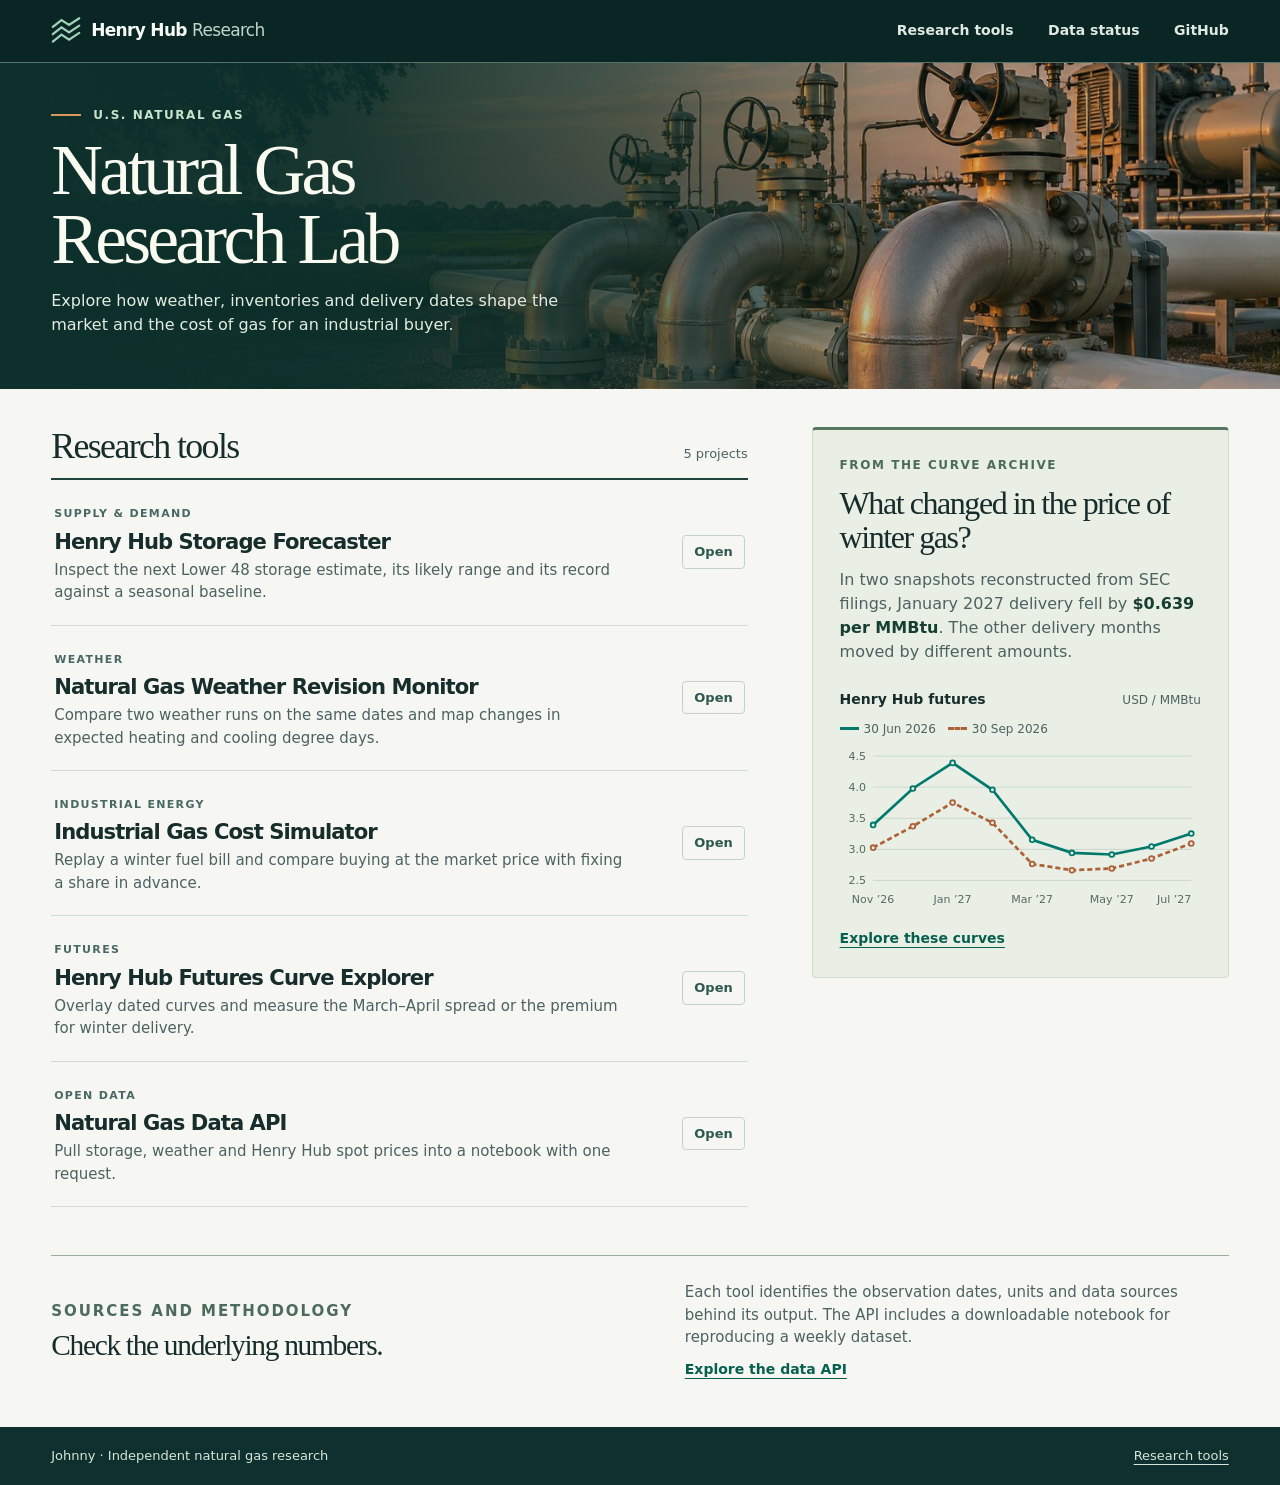
==== lab/index.html @ f35bd199 "Publish natural gas research portfolio with five interactive projects" ====
<!doctype html>
<html lang="en"><head>
<meta charset="utf-8"><meta name="viewport" content="width=device-width,initial-scale=1"><meta name="theme-color" content="#0b2928">
<title>Natural Gas Research Lab · Henry Hub Research</title>
<meta name="description" content="Five public research tools for U.S. natural gas storage forecasts, weather revisions, industrial fuel costs, Henry Hub futures and open data.">
<meta property="og:title" content="Natural Gas Research Lab"><meta property="og:description" content="Five interactive tools for researching U.S. natural gas, with data and methods you can inspect."><meta property="og:type" content="website"><meta property="og:image" content="https://neurax-jb.github.io/Henry-Hub-Futures-Curve-Explorer-How-the-Natural-Gas-Market-prices-winter/lab/assets/metering-station.jpg">
<link rel="stylesheet" href="portfolio.css">
</head>
<body>
<a class="skip" href="#tools">Skip to research tools</a>
<header class="mast"><div class="shell mast-inner"><a class="brand" href="./" aria-label="Henry Hub Research home"><svg aria-hidden="true" viewBox="0 0 34 32"><path d="M2 12 11.5 4.5l8.3 5.4L31 2.5M2 20l9.5-7.5 8.3 5.4L31 10.5M2 28l9.5-7.5 8.3 5.4L31 18.5"/></svg><span>Henry Hub <b>Research</b></span></a>
<nav aria-label="Main navigation"><a href="#tools">Research tools</a><a href="api/status.html">Data status</a><a href="https://github.com/NeuraX-JB/Henry-Hub-Futures-Curve-Explorer-How-the-Natural-Gas-Market-prices-winter/tree/main/lab">GitHub</a></nav></div></header>
<section class="hero"><div class="shell hero-content"><p class="overline">U.S. natural gas</p><h1>Natural Gas<br>Research Lab</h1><p class="intro">Explore how weather, inventories and delivery dates shape the market and the cost of gas for an industrial buyer.</p></div></section>
<main class="shell main">
<div class="layout">
<section id="tools" class="tools"><div class="section-title"><h2>Research tools</h2><span>5 projects</span></div>
<div class="list">
<a class="project" href="storage/"><div><span class="category">Supply &amp; demand</span><h3>Henry Hub Storage Forecaster</h3><p>Inspect the next Lower 48 storage estimate, its likely range and its record against a seasonal baseline.</p></div><span class="open" aria-hidden="true">Open</span></a>
<a class="project" href="weather/"><div><span class="category">Weather</span><h3>Natural Gas Weather Revision Monitor</h3><p>Compare two weather runs on the same dates and map changes in expected heating and cooling degree days.</p></div><span class="open" aria-hidden="true">Open</span></a>
<a class="project" href="industrial/"><div><span class="category">Industrial energy</span><h3>Industrial Gas Cost Simulator</h3><p>Replay a winter fuel bill and compare buying at the market price with fixing a share in advance.</p></div><span class="open" aria-hidden="true">Open</span></a>
<a class="project" href="../"><div><span class="category">Futures</span><h3>Henry Hub Futures Curve Explorer</h3><p>Overlay dated curves and measure the March–April spread or the premium for winter delivery.</p></div><span class="open" aria-hidden="true">Open</span></a>
<a class="project" href="api/"><div><span class="category">Open data</span><h3>Natural Gas Data API</h3><p>Pull storage, weather and Henry Hub spot prices into a notebook with one request.</p></div><span class="open" aria-hidden="true">Open</span></a>
</div></section>
<aside class="example" aria-labelledby="example-title"><p class="overline">From the curve archive</p><h2 id="example-title">What changed in the price of winter gas?</h2>
<p>In two snapshots reconstructed from SEC filings, January 2027 delivery fell by <strong>$0.639 per MMBtu</strong>. The other delivery months moved by different amounts.</p>
<figure><figcaption>Henry Hub futures <span>USD / MMBtu</span></figcaption><div class="legend"><span><i></i>30 Jun 2026</span><span><i></i>30 Sep 2026</span></div>
<svg viewBox="0 0 360 170" role="img" aria-label="Two price curves across nine matching delivery months. January 2027 fell from 4.391 to 3.752 dollars per million Btu."><title>June and September 2026 observations of the same delivery contracts</title><path stroke="#becdc1" stroke-width=".7" d="M33 138.9H350"/><text x="26" y="142.9" text-anchor="end" fill="#556a61" font-size="11">2.5</text><path stroke="#becdc1" stroke-width=".7" d="M33 108.0H350"/><text x="26" y="112.0" text-anchor="end" fill="#556a61" font-size="11">3.0</text><path stroke="#becdc1" stroke-width=".7" d="M33 77.0H350"/><text x="26" y="81.0" text-anchor="end" fill="#556a61" font-size="11">3.5</text><path stroke="#becdc1" stroke-width=".7" d="M33 46.0H350"/><text x="26" y="50.0" text-anchor="end" fill="#556a61" font-size="11">4.0</text><path stroke="#becdc1" stroke-width=".7" d="M33 15.1H350"/><text x="26" y="19.1" text-anchor="end" fill="#556a61" font-size="11">4.5</text><polyline fill="none" stroke="#00796d" stroke-width="2.7"  points="33.0,83.6 72.6,47.3 112.2,21.8 151.9,48.6 191.5,98.4 231.1,111.5 270.8,113.1 310.4,105.1 350.0,92.2"/><circle cx="33.0" cy="83.6" r="2.4" fill="#e9efe5" stroke="#00796d" stroke-width="1.8"/><circle cx="72.6" cy="47.3" r="2.4" fill="#e9efe5" stroke="#00796d" stroke-width="1.8"/><circle cx="112.2" cy="21.8" r="2.4" fill="#e9efe5" stroke="#00796d" stroke-width="1.8"/><circle cx="151.9" cy="48.6" r="2.4" fill="#e9efe5" stroke="#00796d" stroke-width="1.8"/><circle cx="191.5" cy="98.4" r="2.4" fill="#e9efe5" stroke="#00796d" stroke-width="1.8"/><circle cx="231.1" cy="111.5" r="2.4" fill="#e9efe5" stroke="#00796d" stroke-width="1.8"/><circle cx="270.8" cy="113.1" r="2.4" fill="#e9efe5" stroke="#00796d" stroke-width="1.8"/><circle cx="310.4" cy="105.1" r="2.4" fill="#e9efe5" stroke="#00796d" stroke-width="1.8"/><circle cx="350.0" cy="92.2" r="2.4" fill="#e9efe5" stroke="#00796d" stroke-width="1.8"/><polyline fill="none" stroke="#ad6138" stroke-width="2.7" stroke-dasharray="5 3" points="33.0,106.3 72.6,85.0 112.2,61.4 151.9,81.5 191.5,122.6 231.1,128.8 270.8,127.0 310.4,117.1 350.0,102.1"/><circle cx="33.0" cy="106.3" r="2.4" fill="#e9efe5" stroke="#ad6138" stroke-width="1.8"/><circle cx="72.6" cy="85.0" r="2.4" fill="#e9efe5" stroke="#ad6138" stroke-width="1.8"/><circle cx="112.2" cy="61.4" r="2.4" fill="#e9efe5" stroke="#ad6138" stroke-width="1.8"/><circle cx="151.9" cy="81.5" r="2.4" fill="#e9efe5" stroke="#ad6138" stroke-width="1.8"/><circle cx="191.5" cy="122.6" r="2.4" fill="#e9efe5" stroke="#ad6138" stroke-width="1.8"/><circle cx="231.1" cy="128.8" r="2.4" fill="#e9efe5" stroke="#ad6138" stroke-width="1.8"/><circle cx="270.8" cy="127.0" r="2.4" fill="#e9efe5" stroke="#ad6138" stroke-width="1.8"/><circle cx="310.4" cy="117.1" r="2.4" fill="#e9efe5" stroke="#ad6138" stroke-width="1.8"/><circle cx="350.0" cy="102.1" r="2.4" fill="#e9efe5" stroke="#ad6138" stroke-width="1.8"/><text x="33.0" y="161" text-anchor="middle" font-size="11" fill="#556a61">Nov ’26</text><text x="112.2" y="161" text-anchor="middle" font-size="11" fill="#556a61">Jan ’27</text><text x="191.5" y="161" text-anchor="middle" font-size="11" fill="#556a61">Mar ’27</text><text x="270.8" y="161" text-anchor="middle" font-size="11" fill="#556a61">May ’27</text><text x="350.0" y="161" text-anchor="end" font-size="11" fill="#556a61">Jul ’27</text></svg></figure>
<a class="case-link" href="../?data=strips&amp;view=curve&amp;a=2026-06-30&amp;b=2026-09-30&amp;align=delivery">Explore these curves</a>
</aside></div>
<section id="methods" class="methods"><div><p class="overline">Sources and methodology</p><h2>Check the underlying numbers.</h2></div><div><p>Each tool identifies the observation dates, units and data sources behind its output. The API includes a downloadable notebook for reproducing a weekly dataset.</p><a href="api/">Explore the data API</a></div></section>
</main><footer><div class="shell"><span>Johnny · Independent natural gas research</span><a href="#tools">Research tools</a></div></footer>
</body></html>
---- lab/portfolio.css ----
:root{color-scheme:light;--forest:#0e302e;--deep:#092624;--ink:#172d2b;--green:#00796d;--amber:#ad6138;--line:#d1dbd4;--muted:#4c6260;--paper:#f6f7f2;--ui:"Inter","Segoe UI",system-ui,-apple-system,sans-serif;--serif:"Source Serif 4","Georgia",serif}
*{box-sizing:border-box}html{scroll-behavior:smooth}body{margin:0;color:var(--ink);background:var(--paper);font:16px/1.52 var(--ui)}a{color:inherit}a:focus-visible{outline:3px solid #b36836;outline-offset:4px}.shell{width:min(1280px,calc(100% - clamp(36px,8vw,120px)));margin-inline:auto}.skip{position:fixed;left:1rem;top:1rem;transform:translateY(-160%);background:white;z-index:99;padding:.5rem}.skip:focus{transform:none}.mast{background:var(--deep);color:#f6fbf5;border-bottom:1px solid #55736b}.mast-inner{height:62px;display:flex;align-items:center;justify-content:space-between;gap:20px}.brand{display:inline-flex;align-items:center;gap:9px;color:inherit;text-decoration:none;font-weight:680;font-size:17px;letter-spacing:-.04em;white-space:nowrap}.brand b{font-weight:400;color:#c2d5ca}.brand svg{width:31px;fill:none;stroke:#a0d1b9;stroke-width:2.45;stroke-linecap:round}.mast nav{display:flex;align-items:center;gap:clamp(12px,2.7vw,40px)}.mast nav a{font-size:14px;font-weight:600;text-decoration:none;color:#e0e9e1}.mast nav a:hover,.case-link:hover,.methods a:hover{text-decoration:underline}
.hero{background-color:var(--forest);background-image:linear-gradient(90deg,#0d302c 0%,#0c302cee 27%,#0c302cab 50%,#11322b26 74%),url('assets/metering-station.jpg');background-position:center,center 52%;background-size:cover;color:#fafbf0}.hero-content{padding-block:clamp(30px,3.4vw,50px) clamp(32px,4vw,59px)}.overline,.category{margin:0;font:650 12px/1.35 var(--ui);text-transform:uppercase;letter-spacing:.13em}.hero .overline{color:#c6e3cb;display:flex;align-items:center;gap:12px}.hero .overline:before{content:"";width:30px;height:2px;background:#d99858}.hero h1{margin:13px 0 14px;font:500 clamp(52px,5.6vw,84px)/.97 var(--serif);letter-spacing:-.053em}.hero .intro{font-size:clamp(16px,1.2vw,19px);max-width:525px;color:#e3ece1;margin:0;line-height:1.52}.main{padding-top:clamp(30px,3vw,46px)}.layout{display:grid;grid-template-columns:minmax(0,1.67fr) minmax(295px,1fr);gap:clamp(35px,5vw,90px);align-items:start}
.section-title{display:flex;align-items:baseline;justify-content:space-between;border-bottom:2px solid #20443c;padding:0 0 13px;gap:10px}.section-title h2,.methods h2,.example h2{font:500 clamp(30px,2.8vw,46px)/1.07 var(--serif);letter-spacing:-.045em;margin:0}.section-title span{font-size:13px;color:var(--muted)}.project{display:flex;align-items:center;gap:18px;justify-content:space-between;color:inherit;text-decoration:none;padding:20px 3px 21px;border-bottom:1px solid var(--line)}.category{color:#496863;font-size:11px;letter-spacing:.12em}.project h3{font-size:clamp(19px,1.65vw,26px);letter-spacing:-.044em;line-height:1.14;margin:5px 0;font-weight:640}.project p,.example p:not(.overline),.methods p:not(.overline){color:var(--muted);margin:0;line-height:1.5}.project p{font-size:15px;max-width:570px}.open{font-size:13px;font-weight:620;border:1px solid #c5d1c8;border-radius:4px;padding:6px 11px;flex-shrink:0;color:#2e584e}.project:hover .open{background:var(--forest);color:white;border-color:var(--forest)}.project:hover h3{color:#006c60}
.example{background:#e9efe5;border:1px solid #d1ddce;border-top:3px solid #587763;border-radius:4px;padding:clamp(20px,2.1vw,34px);margin-top:0}.example .overline,.methods .overline{color:#4d6b5b}.example h2{font-size:clamp(27px,2.5vw,38px);margin:13px 0}.example p strong{color:#163f32}.example figure{margin:25px 0 14px}.example figcaption{font-size:14px;font-weight:650;display:flex;align-items:baseline;justify-content:space-between;gap:4px}.example figcaption span{font-size:12px;color:var(--muted);font-weight:450}.legend{display:flex;gap:12px;flex-wrap:wrap;color:var(--muted);margin:10px 0 3px;font-size:12px}.legend span{display:flex;align-items:center;gap:5px}.legend i{width:19px;border-top:3px solid var(--green)}.legend span:nth-child(2) i{border-color:var(--amber);border-top-style:dashed}.example svg{width:100%;height:auto;display:block}.case-link,.methods a{font-size:14px;font-weight:650;color:#075f50;text-underline-offset:4px}.methods{display:grid;grid-template-columns:1fr 1fr;gap:clamp(30px,7vw,120px);border-top:1px solid #9caf9e;margin:48px 0 46px;padding-top:25px;align-items:center}.methods h2{font-size:clamp(26px,2.3vw,37px);margin-top:8px}.methods p{font-size:15px}.methods a{display:inline-block;margin-top:10px}footer{font-size:13px;color:#d7e6d9;background:var(--forest)}footer>div{display:flex;justify-content:space-between;gap:10px;padding-block:19px}footer a{text-underline-offset:4px}
@media(max-width:800px){.layout{grid-template-columns:minmax(0,1.54fr) minmax(245px,1fr);gap:20px}.example{padding:18px}.shell{width:calc(100% - 36px)}.hero{background-position:center,62% center}.project{gap:9px}}
@media(max-width:650px){.layout,.methods{grid-template-columns:1fr}.mast-inner{height:53px}.mast nav a:first-child{display:none}.mast nav{gap:14px}.mast nav a{font-size:13px}.brand{font-size:16px}.brand svg{width:24px}.hero{background-image:linear-gradient(90deg,#0a2a27f2 0%,#102f2bc9 57%,#14332a80),url('assets/metering-station.jpg')}.hero .intro{max-width:430px}.layout{gap:26px}.methods{gap:13px;margin:32px 0}.project{padding-block:18px}.open{font-size:12px;padding:5px 8px}.project p{font-size:14px}.example{padding:21px}.example svg{max-width:420px}.main{padding-top:24px}footer>div{flex-wrap:wrap}}
@media(prefers-reduced-motion:reduce){html{scroll-behavior:auto}}
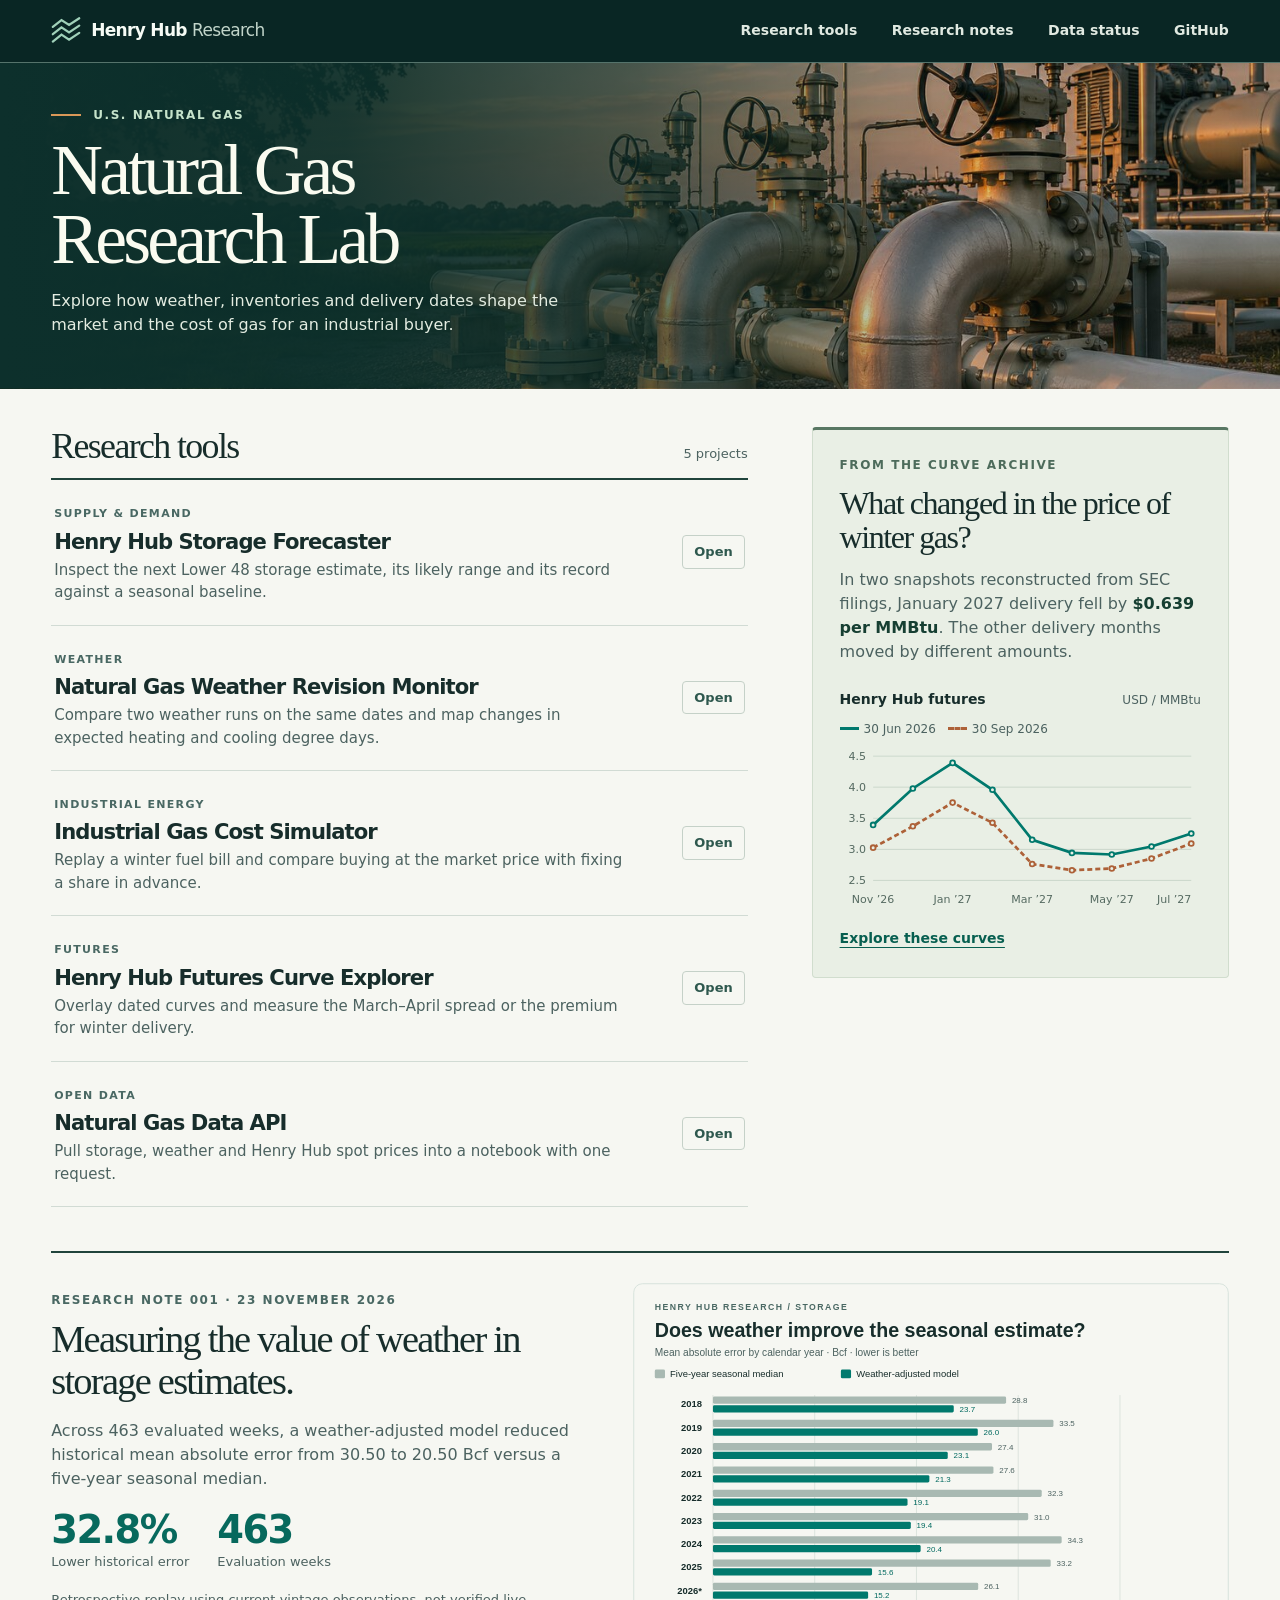
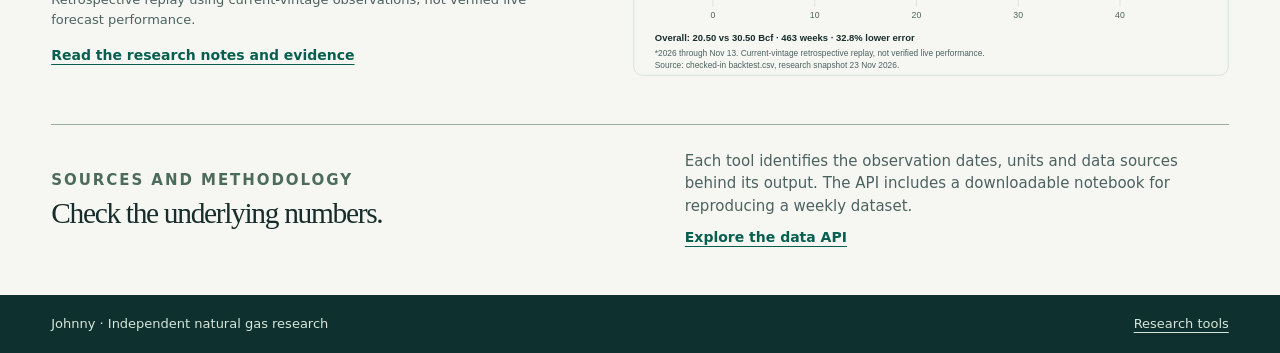
==== commit 1b3b0b22: "Build research portfolio showcase and publish evidence-backed research notes" ====
--- a/lab/index.html
+++ b/lab/index.html
@@ -9,7 +9,7 @@
 <body>
 <a class="skip" href="#tools">Skip to research tools</a>
 <header class="mast"><div class="shell mast-inner"><a class="brand" href="./" aria-label="Henry Hub Research home"><svg aria-hidden="true" viewBox="0 0 34 32"><path d="M2 12 11.5 4.5l8.3 5.4L31 2.5M2 20l9.5-7.5 8.3 5.4L31 10.5M2 28l9.5-7.5 8.3 5.4L31 18.5"/></svg><span>Henry Hub <b>Research</b></span></a>
-<nav aria-label="Main navigation"><a href="#tools">Research tools</a><a href="api/status.html">Data status</a><a href="https://github.com/NeuraX-JB/Henry-Hub-Futures-Curve-Explorer-How-the-Natural-Gas-Market-prices-winter/tree/main/lab">GitHub</a></nav></div></header>
+<nav aria-label="Main navigation"><a href="#tools">Research tools</a><a href="research/">Research notes</a><a href="api/status.html">Data status</a><a href="https://github.com/NeuraX-JB/Henry-Hub-Futures-Curve-Explorer-How-the-Natural-Gas-Market-prices-winter">GitHub</a></nav></div></header>
 <section class="hero"><div class="shell hero-content"><p class="overline">U.S. natural gas</p><h1>Natural Gas<br>Research Lab</h1><p class="intro">Explore how weather, inventories and delivery dates shape the market and the cost of gas for an industrial buyer.</p></div></section>
 <main class="shell main">
 <div class="layout">
@@ -27,6 +27,7 @@
 <svg viewBox="0 0 360 170" role="img" aria-label="Two price curves across nine matching delivery months. January 2027 fell from 4.391 to 3.752 dollars per million Btu."><title>June and September 2026 observations of the same delivery contracts</title><path stroke="#becdc1" stroke-width=".7" d="M33 138.9H350"/><text x="26" y="142.9" text-anchor="end" fill="#556a61" font-size="11">2.5</text><path stroke="#becdc1" stroke-width=".7" d="M33 108.0H350"/><text x="26" y="112.0" text-anchor="end" fill="#556a61" font-size="11">3.0</text><path stroke="#becdc1" stroke-width=".7" d="M33 77.0H350"/><text x="26" y="81.0" text-anchor="end" fill="#556a61" font-size="11">3.5</text><path stroke="#becdc1" stroke-width=".7" d="M33 46.0H350"/><text x="26" y="50.0" text-anchor="end" fill="#556a61" font-size="11">4.0</text><path stroke="#becdc1" stroke-width=".7" d="M33 15.1H350"/><text x="26" y="19.1" text-anchor="end" fill="#556a61" font-size="11">4.5</text><polyline fill="none" stroke="#00796d" stroke-width="2.7"  points="33.0,83.6 72.6,47.3 112.2,21.8 151.9,48.6 191.5,98.4 231.1,111.5 270.8,113.1 310.4,105.1 350.0,92.2"/><circle cx="33.0" cy="83.6" r="2.4" fill="#e9efe5" stroke="#00796d" stroke-width="1.8"/><circle cx="72.6" cy="47.3" r="2.4" fill="#e9efe5" stroke="#00796d" stroke-width="1.8"/><circle cx="112.2" cy="21.8" r="2.4" fill="#e9efe5" stroke="#00796d" stroke-width="1.8"/><circle cx="151.9" cy="48.6" r="2.4" fill="#e9efe5" stroke="#00796d" stroke-width="1.8"/><circle cx="191.5" cy="98.4" r="2.4" fill="#e9efe5" stroke="#00796d" stroke-width="1.8"/><circle cx="231.1" cy="111.5" r="2.4" fill="#e9efe5" stroke="#00796d" stroke-width="1.8"/><circle cx="270.8" cy="113.1" r="2.4" fill="#e9efe5" stroke="#00796d" stroke-width="1.8"/><circle cx="310.4" cy="105.1" r="2.4" fill="#e9efe5" stroke="#00796d" stroke-width="1.8"/><circle cx="350.0" cy="92.2" r="2.4" fill="#e9efe5" stroke="#00796d" stroke-width="1.8"/><polyline fill="none" stroke="#ad6138" stroke-width="2.7" stroke-dasharray="5 3" points="33.0,106.3 72.6,85.0 112.2,61.4 151.9,81.5 191.5,122.6 231.1,128.8 270.8,127.0 310.4,117.1 350.0,102.1"/><circle cx="33.0" cy="106.3" r="2.4" fill="#e9efe5" stroke="#ad6138" stroke-width="1.8"/><circle cx="72.6" cy="85.0" r="2.4" fill="#e9efe5" stroke="#ad6138" stroke-width="1.8"/><circle cx="112.2" cy="61.4" r="2.4" fill="#e9efe5" stroke="#ad6138" stroke-width="1.8"/><circle cx="151.9" cy="81.5" r="2.4" fill="#e9efe5" stroke="#ad6138" stroke-width="1.8"/><circle cx="191.5" cy="122.6" r="2.4" fill="#e9efe5" stroke="#ad6138" stroke-width="1.8"/><circle cx="231.1" cy="128.8" r="2.4" fill="#e9efe5" stroke="#ad6138" stroke-width="1.8"/><circle cx="270.8" cy="127.0" r="2.4" fill="#e9efe5" stroke="#ad6138" stroke-width="1.8"/><circle cx="310.4" cy="117.1" r="2.4" fill="#e9efe5" stroke="#ad6138" stroke-width="1.8"/><circle cx="350.0" cy="102.1" r="2.4" fill="#e9efe5" stroke="#ad6138" stroke-width="1.8"/><text x="33.0" y="161" text-anchor="middle" font-size="11" fill="#556a61">Nov ’26</text><text x="112.2" y="161" text-anchor="middle" font-size="11" fill="#556a61">Jan ’27</text><text x="191.5" y="161" text-anchor="middle" font-size="11" fill="#556a61">Mar ’27</text><text x="270.8" y="161" text-anchor="middle" font-size="11" fill="#556a61">May ’27</text><text x="350.0" y="161" text-anchor="end" font-size="11" fill="#556a61">Jul ’27</text></svg></figure>
 <a class="case-link" href="../?data=strips&amp;view=curve&amp;a=2026-06-30&amp;b=2026-09-30&amp;align=delivery">Explore these curves</a>
 </aside></div>
+<section class="research-showcase" id="research" aria-labelledby="research-title"><div><p class="overline">Research note 001 · 23 November 2026</p><h2 id="research-title">Measuring the value of weather in storage estimates.</h2><p>Across 463 evaluated weeks, a weather-adjusted model reduced historical mean absolute error from 30.50 to 20.50 Bcf versus a five-year seasonal median.</p><div class="metric-strip"><div><strong>32.8%</strong><span>Lower historical error</span></div><div><strong>463</strong><span>Evaluation weeks</span></div></div><p class="research-small">Retrospective replay using current-vintage observations, not verified live forecast performance.</p><a class="case-link" href="research/">Read the research notes and evidence</a></div><a class="research-chart-link" href="research/#storage"><img src="assets/storage-replay.svg" width="820" height="540" alt="Weather-adjusted model has lower historical mean absolute error than the five-year seasonal median in every evaluated calendar year."></a></section>
 <section id="methods" class="methods"><div><p class="overline">Sources and methodology</p><h2>Check the underlying numbers.</h2></div><div><p>Each tool identifies the observation dates, units and data sources behind its output. The API includes a downloadable notebook for reproducing a weekly dataset.</p><a href="api/">Explore the data API</a></div></section>
 </main><footer><div class="shell"><span>Johnny · Independent natural gas research</span><a href="#tools">Research tools</a></div></footer>
 </body></html>
--- a/lab/portfolio.css
+++ b/lab/portfolio.css
@@ -6,3 +6,7 @@
 @media(max-width:800px){.layout{grid-template-columns:minmax(0,1.54fr) minmax(245px,1fr);gap:20px}.example{padding:18px}.shell{width:calc(100% - 36px)}.hero{background-position:center,62% center}.project{gap:9px}}
 @media(max-width:650px){.layout,.methods{grid-template-columns:1fr}.mast-inner{height:53px}.mast nav a:first-child{display:none}.mast nav{gap:14px}.mast nav a{font-size:13px}.brand{font-size:16px}.brand svg{width:24px}.hero{background-image:linear-gradient(90deg,#0a2a27f2 0%,#102f2bc9 57%,#14332a80),url('assets/metering-station.jpg')}.hero .intro{max-width:430px}.layout{gap:26px}.methods{gap:13px;margin:32px 0}.project{padding-block:18px}.open{font-size:12px;padding:5px 8px}.project p{font-size:14px}.example{padding:21px}.example svg{max-width:420px}.main{padding-top:24px}footer>div{flex-wrap:wrap}}
 @media(prefers-reduced-motion:reduce){html{scroll-behavior:auto}}
+
+/* Research showcase and notes */
+.research-showcase{display:grid;grid-template-columns:minmax(0,1fr) minmax(0,1.15fr);gap:clamp(24px,5vw,64px);align-items:center;border-top:2px solid #20443c;margin:44px 0 0;padding:30px 0 0}.research-showcase .overline,.notes-page .overline{color:#496863}.research-showcase h2,.research-article h2{font:500 clamp(29px,3vw,45px)/1.1 var(--serif);letter-spacing:-.045em;margin:10px 0 15px}.research-showcase p:not(.overline),.research-article p,.notes-intro{color:var(--muted)}.research-chart-link{display:block}.research-chart-link img,.research-figure img{display:block;width:100%;height:auto;border-radius:8px}.metric-strip{display:flex;flex-wrap:wrap;gap:14px 28px;margin:18px 0}.metric-strip>div{display:flex;flex-direction:column;gap:2px}.metric-strip strong{font-size:clamp(26px,3vw,42px);line-height:1.06;letter-spacing:-.04em;color:#07695d}.metric-strip span,.research-small{font-size:13px;color:var(--muted)}.notes-page{max-width:1000px;padding-block:42px 55px}.notes-page h1{font:500 clamp(43px,5vw,68px)/1.05 var(--serif);letter-spacing:-.05em;margin:12px 0}.notes-intro{font-size:18px;max-width:650px;margin:0 0 30px}.research-article{border-top:2px solid #20443c;padding:26px 0 32px}.research-article p{max-width:790px}.research-article h3{font-size:18px;margin:24px 0 6px}.research-figure{margin:22px 0;max-width:820px}.research-table{overflow:auto;margin:22px 0 8px}.research-table table{width:100%;border-collapse:collapse;font-size:14px;min-width:590px;font-variant-numeric:tabular-nums}.research-table th,.research-table td{text-align:right;border-bottom:1px solid var(--line);padding:9px 10px}.research-table th:first-child{text-align:left}.research-table thead th{background:#e9efe5}.research-table .total{font-weight:700;background:#e9efe5}.research-links{display:flex;flex-wrap:wrap;gap:12px 24px;margin-top:20px}.research-links a{font-size:14px;font-weight:650;color:#075f50;text-underline-offset:4px}.research-article .research-small{font-size:13px}
+@media(max-width:650px){.research-showcase{grid-template-columns:1fr;gap:20px;margin-top:28px;padding-top:24px}.notes-page{padding-top:28px}.mast nav{gap:10px}.mast nav a{font-size:12px}.mast nav a:nth-child(3):not(:last-child){display:none}}
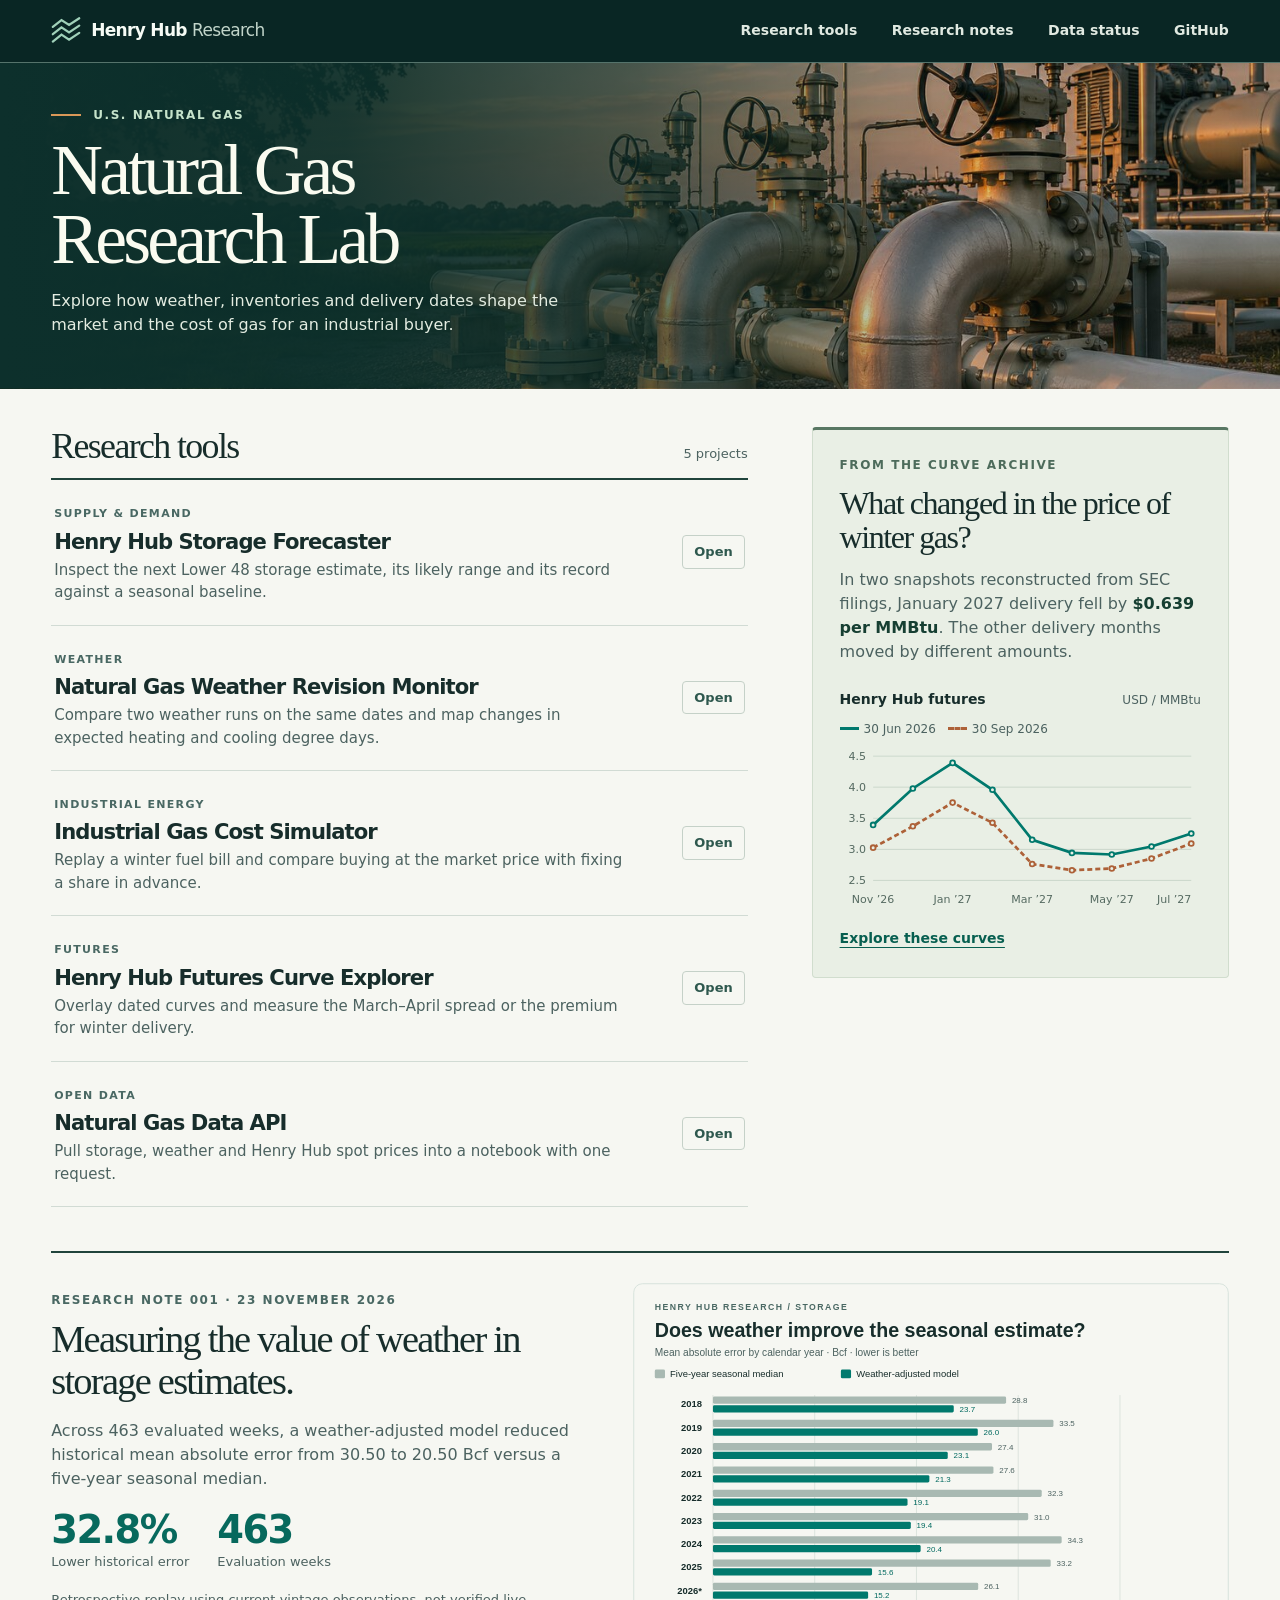
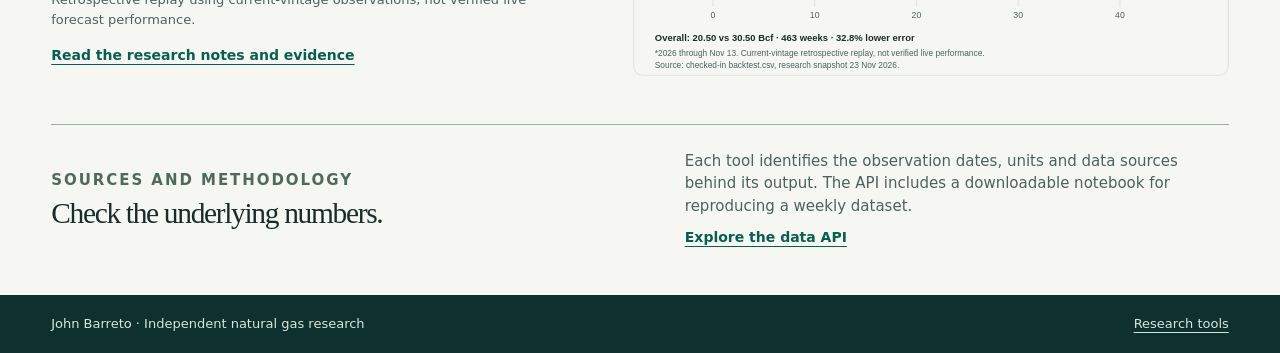
==== commit 80c2e532: "Credit John Barreto and prepare separate research project repositories" ====
--- a/lab/index.html
+++ b/lab/index.html
@@ -29,5 +29,5 @@
 </aside></div>
 <section class="research-showcase" id="research" aria-labelledby="research-title"><div><p class="overline">Research note 001 · 23 November 2026</p><h2 id="research-title">Measuring the value of weather in storage estimates.</h2><p>Across 463 evaluated weeks, a weather-adjusted model reduced historical mean absolute error from 30.50 to 20.50 Bcf versus a five-year seasonal median.</p><div class="metric-strip"><div><strong>32.8%</strong><span>Lower historical error</span></div><div><strong>463</strong><span>Evaluation weeks</span></div></div><p class="research-small">Retrospective replay using current-vintage observations, not verified live forecast performance.</p><a class="case-link" href="research/">Read the research notes and evidence</a></div><a class="research-chart-link" href="research/#storage"><img src="assets/storage-replay.svg" width="820" height="540" alt="Weather-adjusted model has lower historical mean absolute error than the five-year seasonal median in every evaluated calendar year."></a></section>
 <section id="methods" class="methods"><div><p class="overline">Sources and methodology</p><h2>Check the underlying numbers.</h2></div><div><p>Each tool identifies the observation dates, units and data sources behind its output. The API includes a downloadable notebook for reproducing a weekly dataset.</p><a href="api/">Explore the data API</a></div></section>
-</main><footer><div class="shell"><span>Johnny · Independent natural gas research</span><a href="#tools">Research tools</a></div></footer>
+</main><footer><div class="shell"><span>John Barreto · Independent natural gas research</span><a href="#tools">Research tools</a></div></footer>
 </body></html>
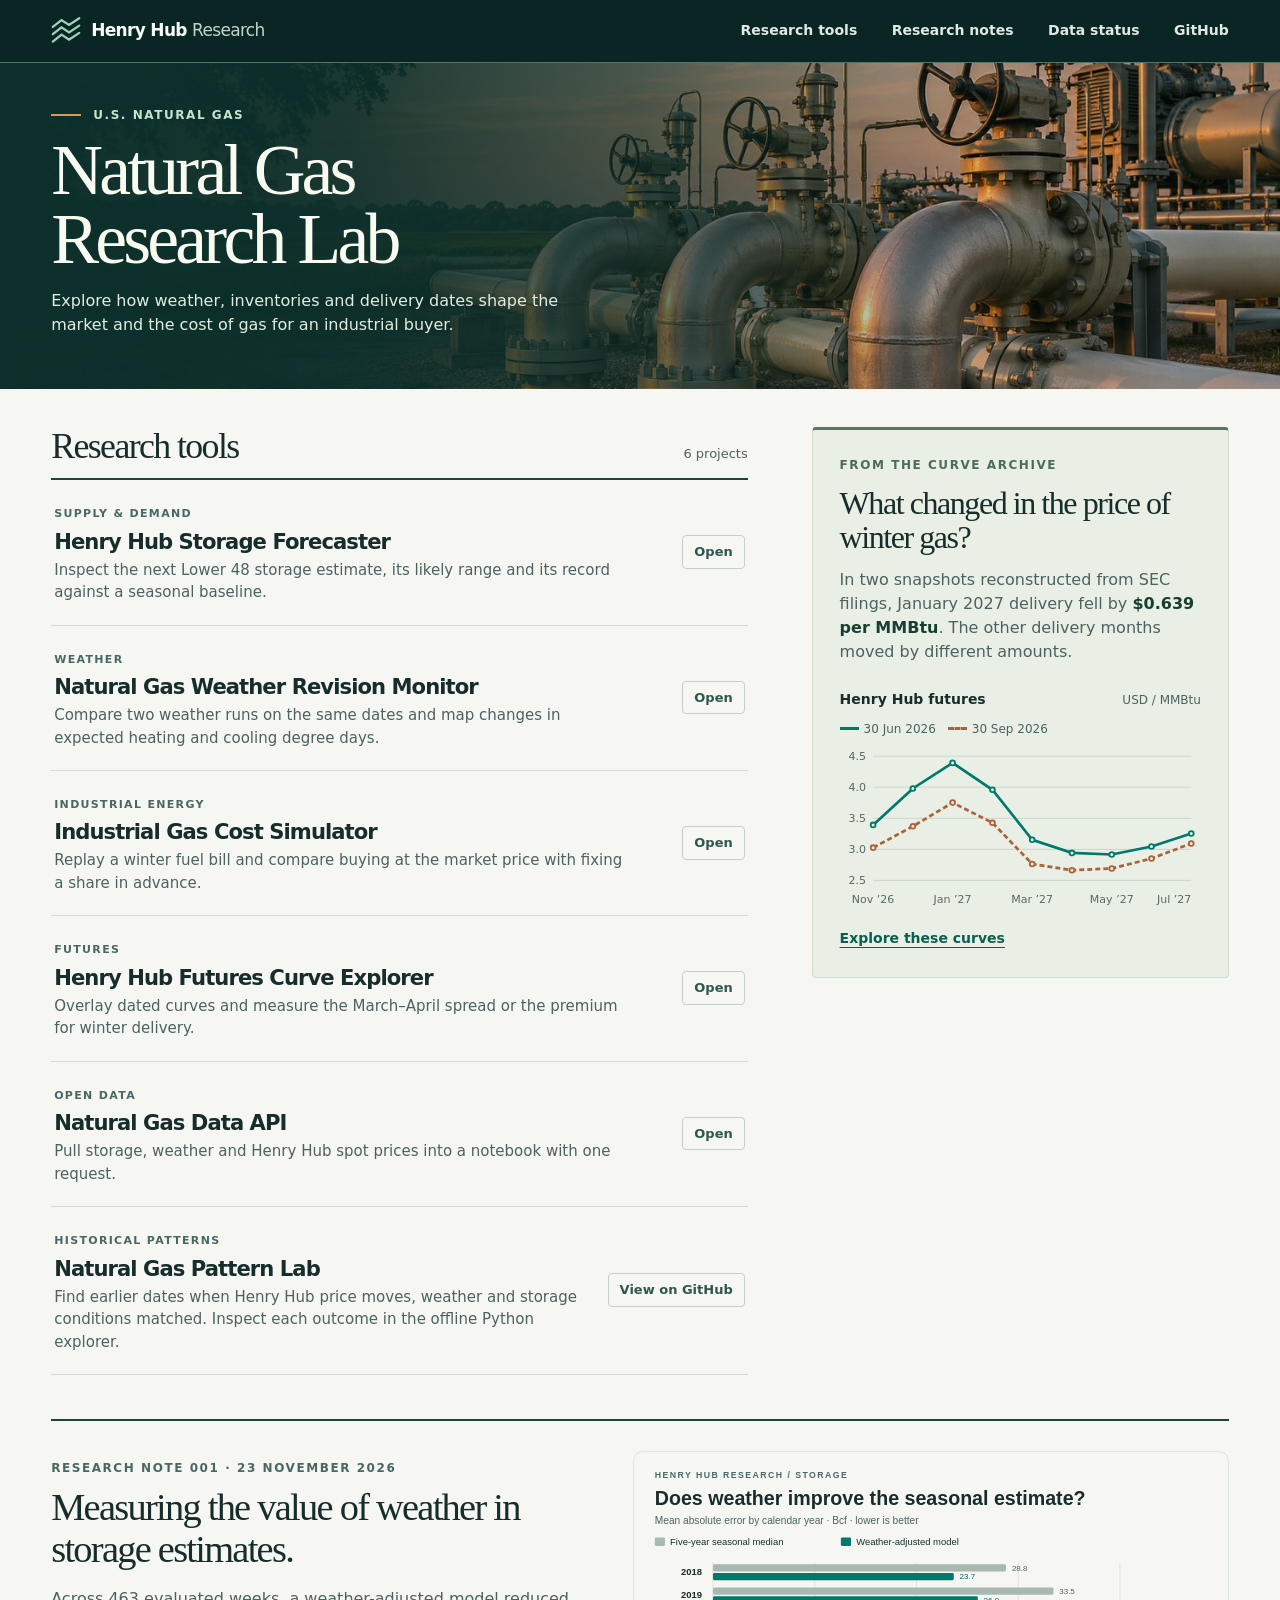
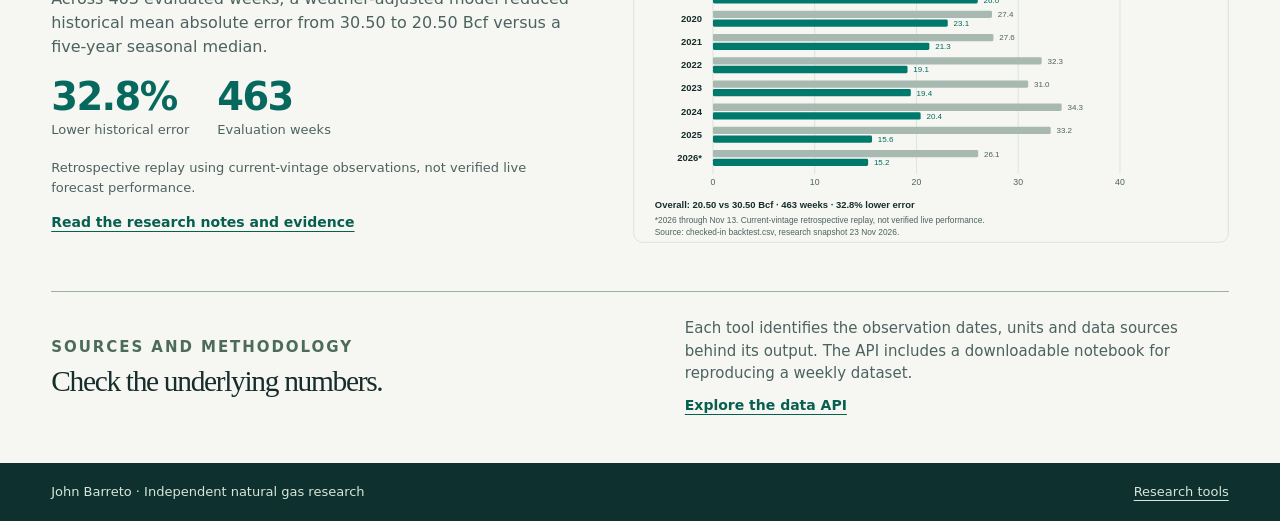
==== commit bbcd8e1e: "Add the Natural Gas Pattern Lab to the research portfolio" ====
--- a/lab/index.html
+++ b/lab/index.html
@@ -2,8 +2,8 @@
 <html lang="en"><head>
 <meta charset="utf-8"><meta name="viewport" content="width=device-width,initial-scale=1"><meta name="theme-color" content="#0b2928">
 <title>Natural Gas Research Lab · Henry Hub Research</title>
-<meta name="description" content="Five public research tools for U.S. natural gas storage forecasts, weather revisions, industrial fuel costs, Henry Hub futures and open data.">
-<meta property="og:title" content="Natural Gas Research Lab"><meta property="og:description" content="Five interactive tools for researching U.S. natural gas, with data and methods you can inspect."><meta property="og:type" content="website"><meta property="og:image" content="https://neurax-jb.github.io/Henry-Hub-Futures-Curve-Explorer-How-the-Natural-Gas-Market-prices-winter/lab/assets/metering-station.jpg">
+<meta name="description" content="Six public projects on U.S. gas storage, weather revisions, industrial fuel costs, Henry Hub prices, historical patterns and open data.">
+<meta property="og:title" content="Natural Gas Research Lab"><meta property="og:description" content="Six U.S. natural gas research projects with data and methods you can inspect."><meta property="og:type" content="website"><meta property="og:image" content="https://neurax-jb.github.io/Henry-Hub-Futures-Curve-Explorer-How-the-Natural-Gas-Market-prices-winter/lab/assets/metering-station.jpg">
 <link rel="stylesheet" href="portfolio.css">
 </head>
 <body>
@@ -13,13 +13,14 @@
 <section class="hero"><div class="shell hero-content"><p class="overline">U.S. natural gas</p><h1>Natural Gas<br>Research Lab</h1><p class="intro">Explore how weather, inventories and delivery dates shape the market and the cost of gas for an industrial buyer.</p></div></section>
 <main class="shell main">
 <div class="layout">
-<section id="tools" class="tools"><div class="section-title"><h2>Research tools</h2><span>5 projects</span></div>
+<section id="tools" class="tools"><div class="section-title"><h2>Research tools</h2><span>6 projects</span></div>
 <div class="list">
 <a class="project" href="storage/"><div><span class="category">Supply &amp; demand</span><h3>Henry Hub Storage Forecaster</h3><p>Inspect the next Lower 48 storage estimate, its likely range and its record against a seasonal baseline.</p></div><span class="open" aria-hidden="true">Open</span></a>
 <a class="project" href="weather/"><div><span class="category">Weather</span><h3>Natural Gas Weather Revision Monitor</h3><p>Compare two weather runs on the same dates and map changes in expected heating and cooling degree days.</p></div><span class="open" aria-hidden="true">Open</span></a>
 <a class="project" href="industrial/"><div><span class="category">Industrial energy</span><h3>Industrial Gas Cost Simulator</h3><p>Replay a winter fuel bill and compare buying at the market price with fixing a share in advance.</p></div><span class="open" aria-hidden="true">Open</span></a>
 <a class="project" href="../"><div><span class="category">Futures</span><h3>Henry Hub Futures Curve Explorer</h3><p>Overlay dated curves and measure the March–April spread or the premium for winter delivery.</p></div><span class="open" aria-hidden="true">Open</span></a>
 <a class="project" href="api/"><div><span class="category">Open data</span><h3>Natural Gas Data API</h3><p>Pull storage, weather and Henry Hub spot prices into a notebook with one request.</p></div><span class="open" aria-hidden="true">Open</span></a>
+<a class="project" href="https://github.com/NeuraX-JB/natural-gas-pattern-lab"><div><span class="category">Historical patterns</span><h3>Natural Gas Pattern Lab</h3><p>Find earlier dates when Henry Hub price moves, weather and storage conditions matched. Inspect each outcome in the offline Python explorer.</p></div><span class="open" aria-hidden="true">View on GitHub</span></a>
 </div></section>
 <aside class="example" aria-labelledby="example-title"><p class="overline">From the curve archive</p><h2 id="example-title">What changed in the price of winter gas?</h2>
 <p>In two snapshots reconstructed from SEC filings, January 2027 delivery fell by <strong>$0.639 per MMBtu</strong>. The other delivery months moved by different amounts.</p>
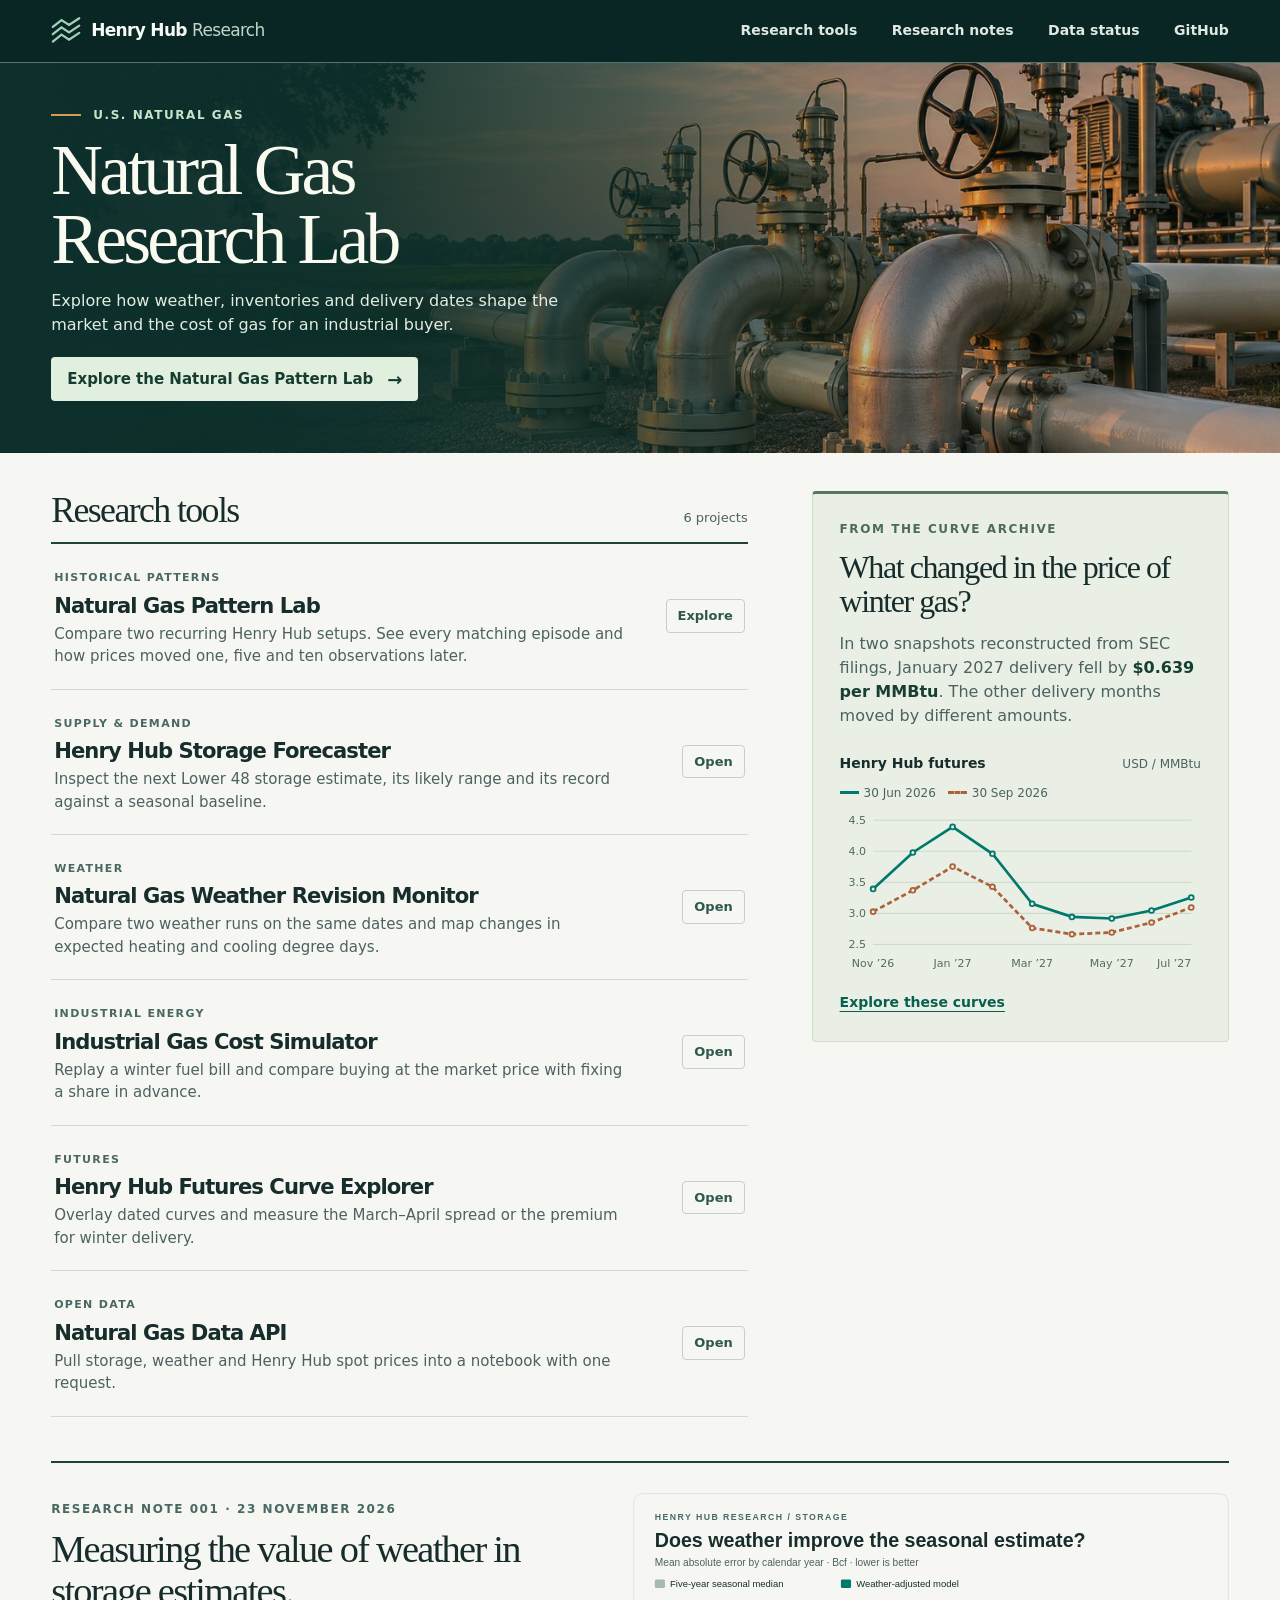
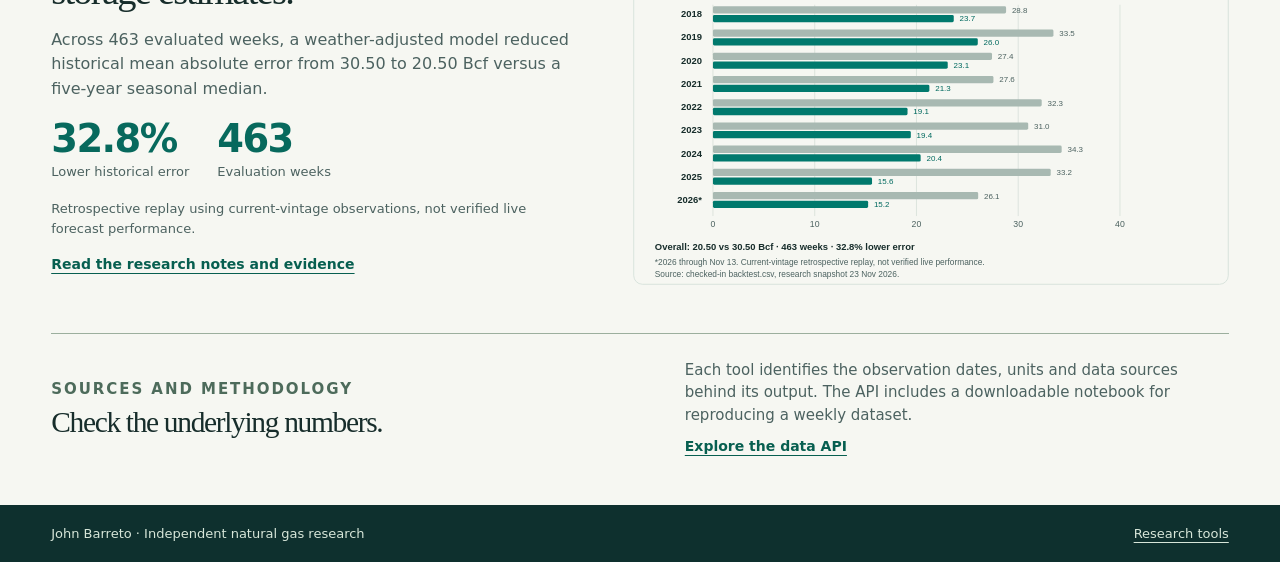
==== commit 0013f98b: "Feature the Natural Gas Pattern Lab and publish its matched episodes" ====
--- a/lab/index.html
+++ b/lab/index.html
@@ -10,17 +10,17 @@
 <a class="skip" href="#tools">Skip to research tools</a>
 <header class="mast"><div class="shell mast-inner"><a class="brand" href="./" aria-label="Henry Hub Research home"><svg aria-hidden="true" viewBox="0 0 34 32"><path d="M2 12 11.5 4.5l8.3 5.4L31 2.5M2 20l9.5-7.5 8.3 5.4L31 10.5M2 28l9.5-7.5 8.3 5.4L31 18.5"/></svg><span>Henry Hub <b>Research</b></span></a>
 <nav aria-label="Main navigation"><a href="#tools">Research tools</a><a href="research/">Research notes</a><a href="api/status.html">Data status</a><a href="https://github.com/NeuraX-JB/Henry-Hub-Futures-Curve-Explorer-How-the-Natural-Gas-Market-prices-winter">GitHub</a></nav></div></header>
-<section class="hero"><div class="shell hero-content"><p class="overline">U.S. natural gas</p><h1>Natural Gas<br>Research Lab</h1><p class="intro">Explore how weather, inventories and delivery dates shape the market and the cost of gas for an industrial buyer.</p></div></section>
+<section class="hero"><div class="shell hero-content"><p class="overline">U.S. natural gas</p><h1>Natural Gas<br>Research Lab</h1><p class="intro">Explore how weather, inventories and delivery dates shape the market and the cost of gas for an industrial buyer.</p><a class="hero-project" href="patterns/">Explore the Natural Gas Pattern Lab <span aria-hidden="true">→</span></a></div></section>
 <main class="shell main">
 <div class="layout">
 <section id="tools" class="tools"><div class="section-title"><h2>Research tools</h2><span>6 projects</span></div>
 <div class="list">
+<a class="project" href="patterns/"><div><span class="category">Historical patterns</span><h3>Natural Gas Pattern Lab</h3><p>Compare two recurring Henry Hub setups. See every matching episode and how prices moved one, five and ten observations later.</p></div><span class="open" aria-hidden="true">Explore</span></a>
 <a class="project" href="storage/"><div><span class="category">Supply &amp; demand</span><h3>Henry Hub Storage Forecaster</h3><p>Inspect the next Lower 48 storage estimate, its likely range and its record against a seasonal baseline.</p></div><span class="open" aria-hidden="true">Open</span></a>
 <a class="project" href="weather/"><div><span class="category">Weather</span><h3>Natural Gas Weather Revision Monitor</h3><p>Compare two weather runs on the same dates and map changes in expected heating and cooling degree days.</p></div><span class="open" aria-hidden="true">Open</span></a>
 <a class="project" href="industrial/"><div><span class="category">Industrial energy</span><h3>Industrial Gas Cost Simulator</h3><p>Replay a winter fuel bill and compare buying at the market price with fixing a share in advance.</p></div><span class="open" aria-hidden="true">Open</span></a>
 <a class="project" href="../"><div><span class="category">Futures</span><h3>Henry Hub Futures Curve Explorer</h3><p>Overlay dated curves and measure the March–April spread or the premium for winter delivery.</p></div><span class="open" aria-hidden="true">Open</span></a>
 <a class="project" href="api/"><div><span class="category">Open data</span><h3>Natural Gas Data API</h3><p>Pull storage, weather and Henry Hub spot prices into a notebook with one request.</p></div><span class="open" aria-hidden="true">Open</span></a>
-<a class="project" href="https://github.com/NeuraX-JB/natural-gas-pattern-lab"><div><span class="category">Historical patterns</span><h3>Natural Gas Pattern Lab</h3><p>Find earlier dates when Henry Hub price moves, weather and storage conditions matched. Inspect each outcome in the offline Python explorer.</p></div><span class="open" aria-hidden="true">View on GitHub</span></a>
 </div></section>
 <aside class="example" aria-labelledby="example-title"><p class="overline">From the curve archive</p><h2 id="example-title">What changed in the price of winter gas?</h2>
 <p>In two snapshots reconstructed from SEC filings, January 2027 delivery fell by <strong>$0.639 per MMBtu</strong>. The other delivery months moved by different amounts.</p>
--- a/lab/portfolio.css
+++ b/lab/portfolio.css
@@ -1,6 +1,6 @@
 :root{color-scheme:light;--forest:#0e302e;--deep:#092624;--ink:#172d2b;--green:#00796d;--amber:#ad6138;--line:#d1dbd4;--muted:#4c6260;--paper:#f6f7f2;--ui:"Inter","Segoe UI",system-ui,-apple-system,sans-serif;--serif:"Source Serif 4","Georgia",serif}
 *{box-sizing:border-box}html{scroll-behavior:smooth}body{margin:0;color:var(--ink);background:var(--paper);font:16px/1.52 var(--ui)}a{color:inherit}a:focus-visible{outline:3px solid #b36836;outline-offset:4px}.shell{width:min(1280px,calc(100% - clamp(36px,8vw,120px)));margin-inline:auto}.skip{position:fixed;left:1rem;top:1rem;transform:translateY(-160%);background:white;z-index:99;padding:.5rem}.skip:focus{transform:none}.mast{background:var(--deep);color:#f6fbf5;border-bottom:1px solid #55736b}.mast-inner{height:62px;display:flex;align-items:center;justify-content:space-between;gap:20px}.brand{display:inline-flex;align-items:center;gap:9px;color:inherit;text-decoration:none;font-weight:680;font-size:17px;letter-spacing:-.04em;white-space:nowrap}.brand b{font-weight:400;color:#c2d5ca}.brand svg{width:31px;fill:none;stroke:#a0d1b9;stroke-width:2.45;stroke-linecap:round}.mast nav{display:flex;align-items:center;gap:clamp(12px,2.7vw,40px)}.mast nav a{font-size:14px;font-weight:600;text-decoration:none;color:#e0e9e1}.mast nav a:hover,.case-link:hover,.methods a:hover{text-decoration:underline}
-.hero{background-color:var(--forest);background-image:linear-gradient(90deg,#0d302c 0%,#0c302cee 27%,#0c302cab 50%,#11322b26 74%),url('assets/metering-station.jpg');background-position:center,center 52%;background-size:cover;color:#fafbf0}.hero-content{padding-block:clamp(30px,3.4vw,50px) clamp(32px,4vw,59px)}.overline,.category{margin:0;font:650 12px/1.35 var(--ui);text-transform:uppercase;letter-spacing:.13em}.hero .overline{color:#c6e3cb;display:flex;align-items:center;gap:12px}.hero .overline:before{content:"";width:30px;height:2px;background:#d99858}.hero h1{margin:13px 0 14px;font:500 clamp(52px,5.6vw,84px)/.97 var(--serif);letter-spacing:-.053em}.hero .intro{font-size:clamp(16px,1.2vw,19px);max-width:525px;color:#e3ece1;margin:0;line-height:1.52}.main{padding-top:clamp(30px,3vw,46px)}.layout{display:grid;grid-template-columns:minmax(0,1.67fr) minmax(295px,1fr);gap:clamp(35px,5vw,90px);align-items:start}
+.hero{background-color:var(--forest);background-image:linear-gradient(90deg,#0d302c 0%,#0c302cee 27%,#0c302cab 50%,#11322b26 74%),url('assets/metering-station.jpg');background-position:center,center 52%;background-size:cover;color:#fafbf0}.hero-content{padding-block:clamp(30px,3.4vw,50px) clamp(32px,4vw,59px)}.overline,.category{margin:0;font:650 12px/1.35 var(--ui);text-transform:uppercase;letter-spacing:.13em}.hero .overline{color:#c6e3cb;display:flex;align-items:center;gap:12px}.hero .overline:before{content:"";width:30px;height:2px;background:#d99858}.hero h1{margin:13px 0 14px;font:500 clamp(52px,5.6vw,84px)/.97 var(--serif);letter-spacing:-.053em}.hero .intro{font-size:clamp(16px,1.2vw,19px);max-width:525px;color:#e3ece1;margin:0;line-height:1.52}.hero-project{display:inline-flex;align-items:center;gap:14px;max-width:100%;min-height:44px;margin-top:20px;padding:10px 16px;border-radius:4px;background:#e1efdf;color:#163c31;text-decoration:none;font-size:15px;font-weight:680;line-height:1.3}.hero-project:hover{background:#fff}.hero-project:focus-visible{outline-color:#f5cf84}.hero-project span{font-size:1.2em}.main{padding-top:clamp(30px,3vw,46px)}.layout{display:grid;grid-template-columns:minmax(0,1.67fr) minmax(295px,1fr);gap:clamp(35px,5vw,90px);align-items:start}
 .section-title{display:flex;align-items:baseline;justify-content:space-between;border-bottom:2px solid #20443c;padding:0 0 13px;gap:10px}.section-title h2,.methods h2,.example h2{font:500 clamp(30px,2.8vw,46px)/1.07 var(--serif);letter-spacing:-.045em;margin:0}.section-title span{font-size:13px;color:var(--muted)}.project{display:flex;align-items:center;gap:18px;justify-content:space-between;color:inherit;text-decoration:none;padding:20px 3px 21px;border-bottom:1px solid var(--line)}.category{color:#496863;font-size:11px;letter-spacing:.12em}.project h3{font-size:clamp(19px,1.65vw,26px);letter-spacing:-.044em;line-height:1.14;margin:5px 0;font-weight:640}.project p,.example p:not(.overline),.methods p:not(.overline){color:var(--muted);margin:0;line-height:1.5}.project p{font-size:15px;max-width:570px}.open{font-size:13px;font-weight:620;border:1px solid #c5d1c8;border-radius:4px;padding:6px 11px;flex-shrink:0;color:#2e584e}.project:hover .open{background:var(--forest);color:white;border-color:var(--forest)}.project:hover h3{color:#006c60}
 .example{background:#e9efe5;border:1px solid #d1ddce;border-top:3px solid #587763;border-radius:4px;padding:clamp(20px,2.1vw,34px);margin-top:0}.example .overline,.methods .overline{color:#4d6b5b}.example h2{font-size:clamp(27px,2.5vw,38px);margin:13px 0}.example p strong{color:#163f32}.example figure{margin:25px 0 14px}.example figcaption{font-size:14px;font-weight:650;display:flex;align-items:baseline;justify-content:space-between;gap:4px}.example figcaption span{font-size:12px;color:var(--muted);font-weight:450}.legend{display:flex;gap:12px;flex-wrap:wrap;color:var(--muted);margin:10px 0 3px;font-size:12px}.legend span{display:flex;align-items:center;gap:5px}.legend i{width:19px;border-top:3px solid var(--green)}.legend span:nth-child(2) i{border-color:var(--amber);border-top-style:dashed}.example svg{width:100%;height:auto;display:block}.case-link,.methods a{font-size:14px;font-weight:650;color:#075f50;text-underline-offset:4px}.methods{display:grid;grid-template-columns:1fr 1fr;gap:clamp(30px,7vw,120px);border-top:1px solid #9caf9e;margin:48px 0 46px;padding-top:25px;align-items:center}.methods h2{font-size:clamp(26px,2.3vw,37px);margin-top:8px}.methods p{font-size:15px}.methods a{display:inline-block;margin-top:10px}footer{font-size:13px;color:#d7e6d9;background:var(--forest)}footer>div{display:flex;justify-content:space-between;gap:10px;padding-block:19px}footer a{text-underline-offset:4px}
 @media(max-width:800px){.layout{grid-template-columns:minmax(0,1.54fr) minmax(245px,1fr);gap:20px}.example{padding:18px}.shell{width:calc(100% - 36px)}.hero{background-position:center,62% center}.project{gap:9px}}
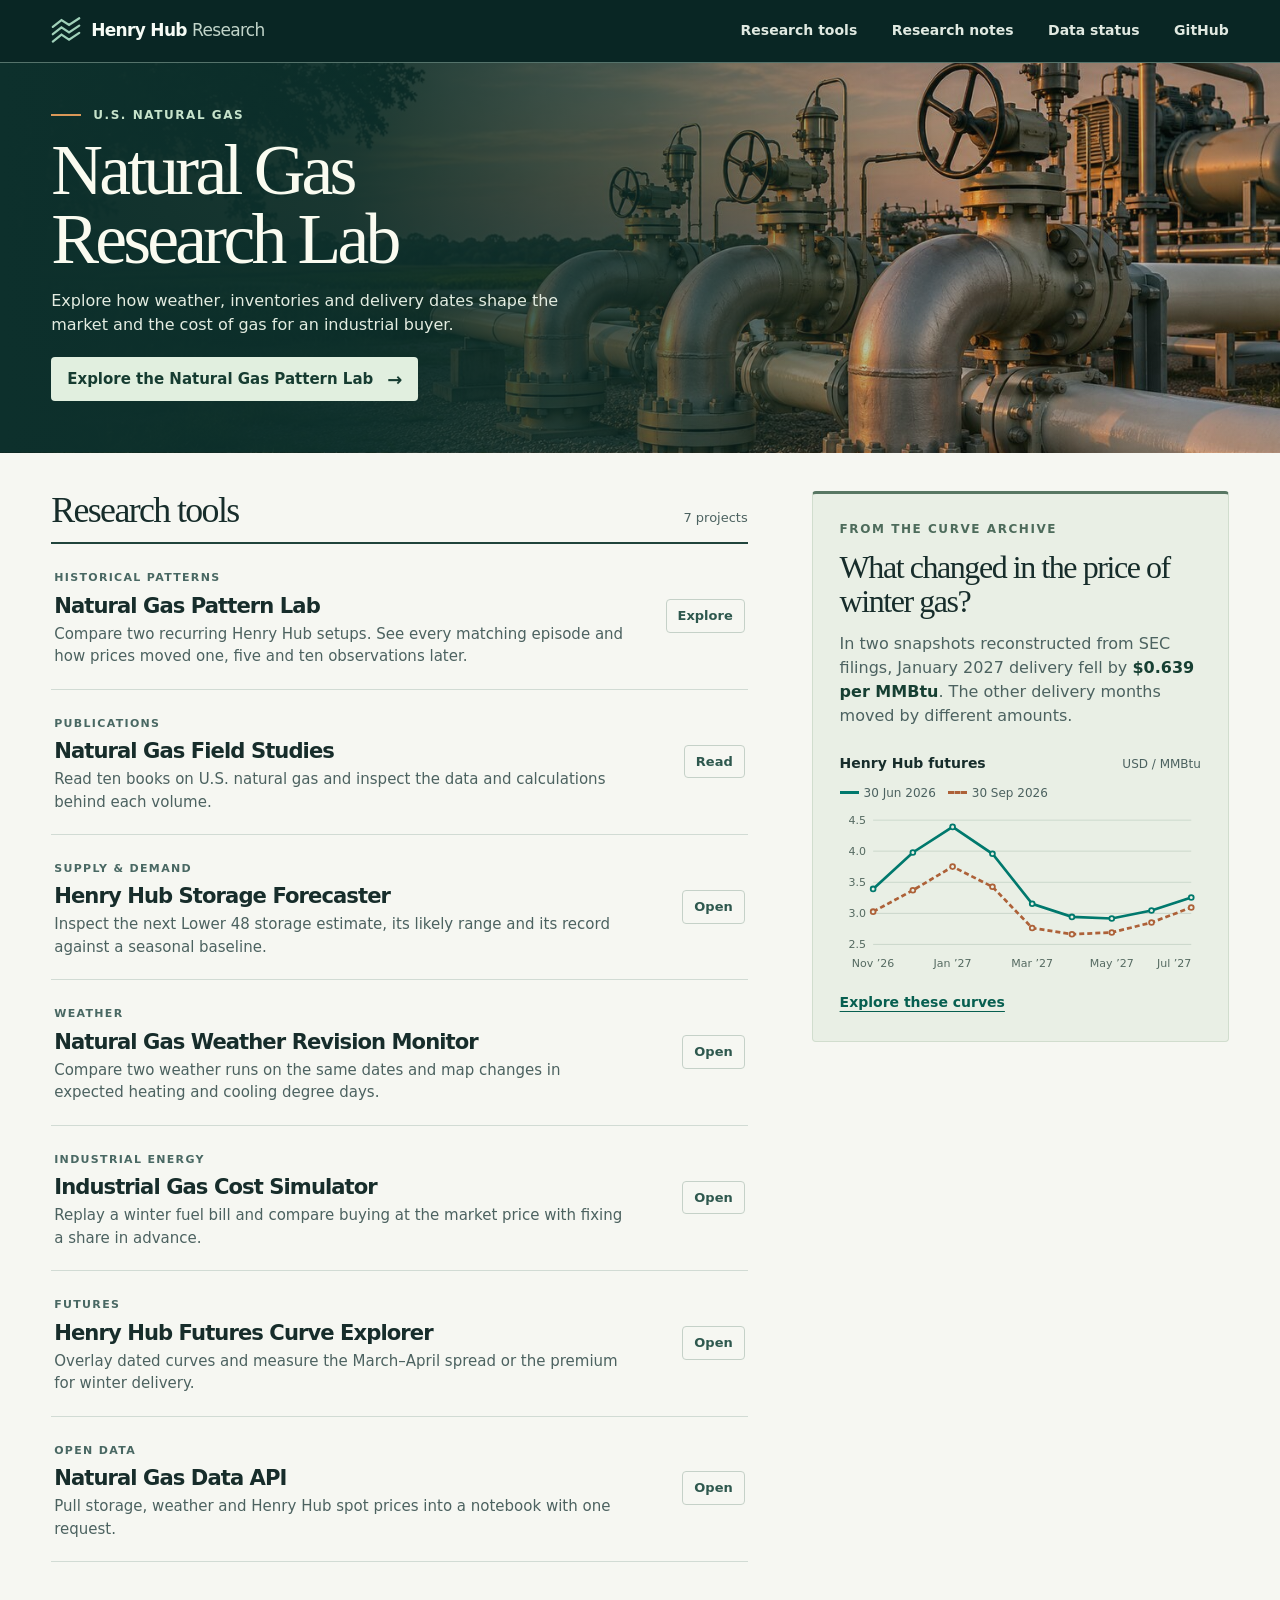
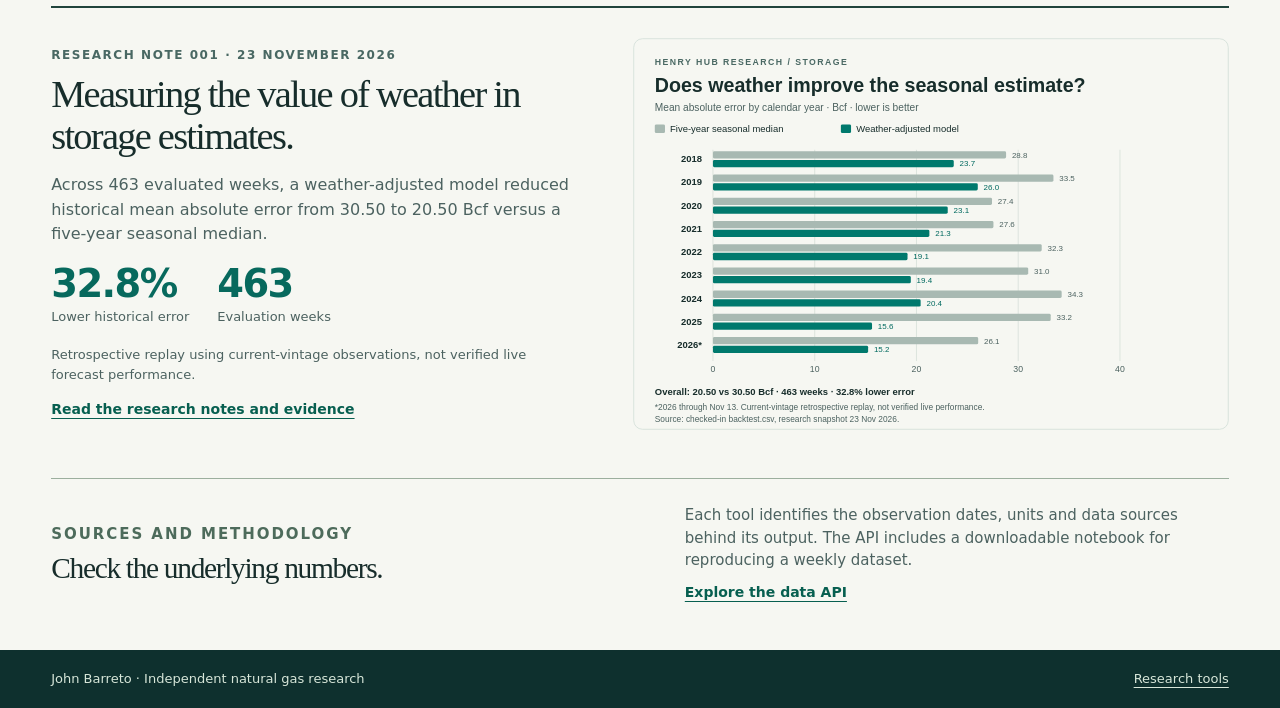
==== commit 7b91fa48: "Add the ten-book Natural Gas Field Studies project to the Research Lab" ====
--- a/lab/index.html
+++ b/lab/index.html
@@ -2,8 +2,8 @@
 <html lang="en"><head>
 <meta charset="utf-8"><meta name="viewport" content="width=device-width,initial-scale=1"><meta name="theme-color" content="#0b2928">
 <title>Natural Gas Research Lab · Henry Hub Research</title>
-<meta name="description" content="Six public projects on U.S. gas storage, weather revisions, industrial fuel costs, Henry Hub prices, historical patterns and open data.">
-<meta property="og:title" content="Natural Gas Research Lab"><meta property="og:description" content="Six U.S. natural gas research projects with data and methods you can inspect."><meta property="og:type" content="website"><meta property="og:image" content="https://neurax-jb.github.io/Henry-Hub-Futures-Curve-Explorer-How-the-Natural-Gas-Market-prices-winter/lab/assets/metering-station.jpg">
+<meta name="description" content="Seven public projects on U.S. gas storage, weather revisions, industrial fuel costs, Henry Hub prices, historical patterns and open data.">
+<meta property="og:title" content="Natural Gas Research Lab"><meta property="og:description" content="Seven U.S. natural gas research projects with data and methods you can inspect."><meta property="og:type" content="website"><meta property="og:image" content="https://neurax-jb.github.io/Henry-Hub-Futures-Curve-Explorer-How-the-Natural-Gas-Market-prices-winter/lab/assets/metering-station.jpg">
 <link rel="stylesheet" href="portfolio.css">
 </head>
 <body>
@@ -13,9 +13,10 @@
 <section class="hero"><div class="shell hero-content"><p class="overline">U.S. natural gas</p><h1>Natural Gas<br>Research Lab</h1><p class="intro">Explore how weather, inventories and delivery dates shape the market and the cost of gas for an industrial buyer.</p><a class="hero-project" href="patterns/">Explore the Natural Gas Pattern Lab <span aria-hidden="true">→</span></a></div></section>
 <main class="shell main">
 <div class="layout">
-<section id="tools" class="tools"><div class="section-title"><h2>Research tools</h2><span>6 projects</span></div>
+<section id="tools" class="tools"><div class="section-title"><h2>Research tools</h2><span>7 projects</span></div>
 <div class="list">
 <a class="project" href="patterns/"><div><span class="category">Historical patterns</span><h3>Natural Gas Pattern Lab</h3><p>Compare two recurring Henry Hub setups. See every matching episode and how prices moved one, five and ten observations later.</p></div><span class="open" aria-hidden="true">Explore</span></a>
+<a class="project" href="https://neurax-jb.github.io/natural-gas-research-notes/field-studies/"><div><span class="category">Publications</span><h3>Natural Gas Field Studies</h3><p>Read ten books on U.S. natural gas and inspect the data and calculations behind each volume.</p></div><span class="open" aria-hidden="true">Read</span></a>
 <a class="project" href="storage/"><div><span class="category">Supply &amp; demand</span><h3>Henry Hub Storage Forecaster</h3><p>Inspect the next Lower 48 storage estimate, its likely range and its record against a seasonal baseline.</p></div><span class="open" aria-hidden="true">Open</span></a>
 <a class="project" href="weather/"><div><span class="category">Weather</span><h3>Natural Gas Weather Revision Monitor</h3><p>Compare two weather runs on the same dates and map changes in expected heating and cooling degree days.</p></div><span class="open" aria-hidden="true">Open</span></a>
 <a class="project" href="industrial/"><div><span class="category">Industrial energy</span><h3>Industrial Gas Cost Simulator</h3><p>Replay a winter fuel bill and compare buying at the market price with fixing a share in advance.</p></div><span class="open" aria-hidden="true">Open</span></a>
